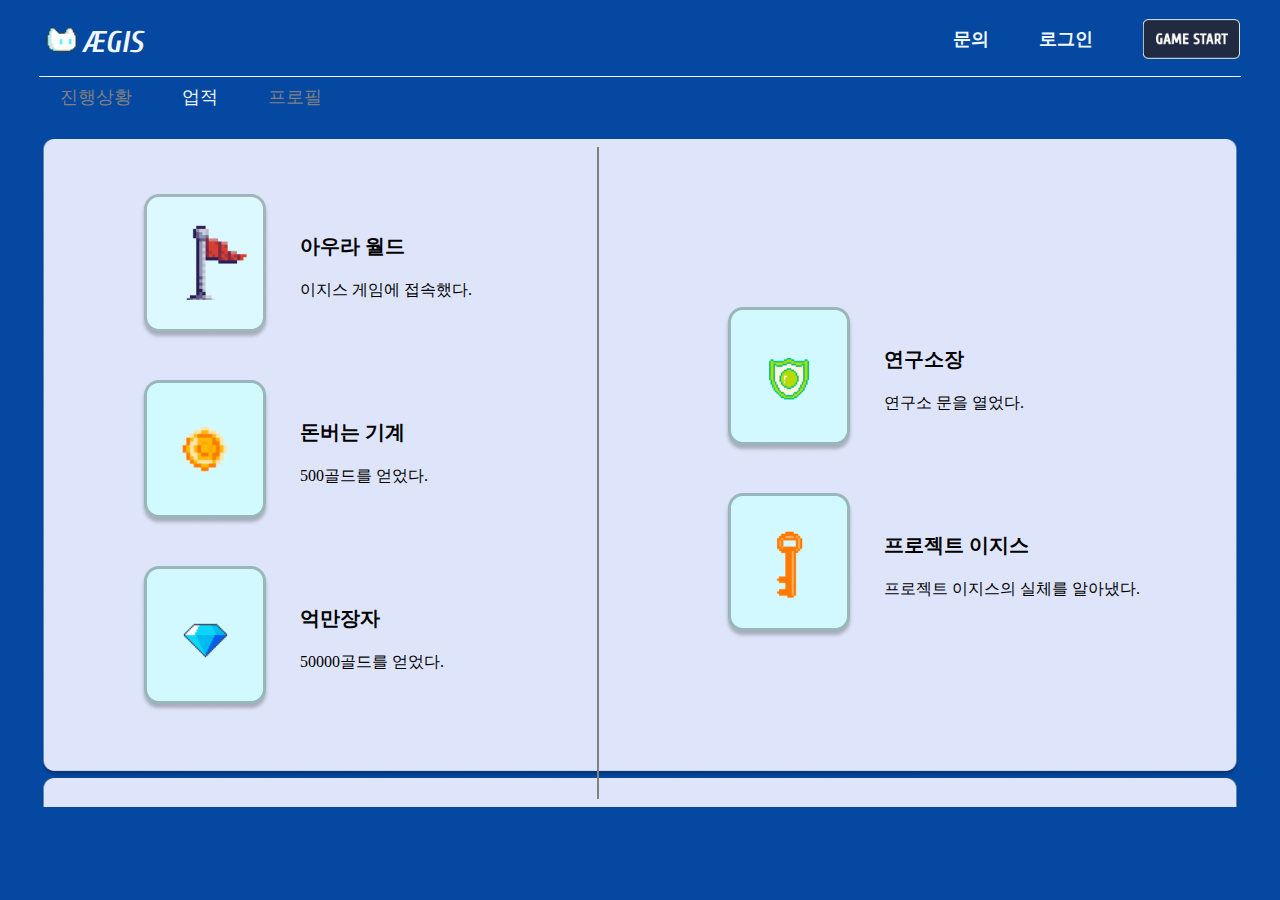
==== account/mypage/credit/index.html @ 90edc896 "Feat: 전체적인 부분 다했습니당" ====
<!DOCTYPE html>
<html lang="en">
  <head>
    <meta charset="UTF-8" />
    <meta name="viewport" content="width=device-width, initial-scale=1.0" />
    <title>Document</title>
    <script src="/global.js"></script>
    <link rel="stylesheet" href="/global.css" />
    <link rel="stylesheet" href="./asset/style.css" />
  </head>
  <body>
    <header></header>
    <main>
      <div class="menu">
        <a class="ing" href="/account/mypage/ing/index.html">진행상황</a>
        <a class="credit" href="/account/mypage/credit/index.html">업적</a>
        <a class="profile" href="/account/mypage/profile/index.html">프로필</a>
      </div>
      <div class="contents">
        <section class="leftsection">
          <div class="auraworld">
              <img src="./asset/img/fleg.png" alt="img">
              <div>
                <div class="extitle">아우라 월드</div>
                <div>이지스 게임에 접속했다.</div>
              </div>
          </div>
          <div class="money">
              <img src="./asset/img/money.png" alt="img">
              <div>
                  <div class="extitle">돈버는 기계</div>
                  <div>500골드를 얻었다.</div>
              </div>
          </div>
          <div class="dia">
              <img src="./asset/img/dia.png" alt="img">
              <div>
                  <div class="extitle">억만장자</div>
                  <div>50000골드를 얻었다.</div>
              </div>
          </div>
        </section>
        <hr style="width: 0.1px; height: 650px; border: 1px solid grey;">
        <section class="rightsection"> 
          <div class="shield">
              <img src="./asset/img/shield.png" alt="img">
              <div>
                  <div class="extitle">연구소장</div>
                  <div>연구소 문을 열었다.</div>
              </div>
          </div>
          <div class="key">
              <img src="./asset/img/key.png" alt="img">
              <div>
                  <div class="extitle">프로젝트 이지스</div>
                  <div>프로젝트 이지스의 실체를 알아냈다.</div>
              </div>
          </div>
        </section>  
      </div>
    </main>
  </body>
</html>
---- global.css ----
@charset "UTF-8";

:root {
  --color-primary: #712cf9;
  --color-secondary: #441b95;
  --color-select: #ebd5f9;
  --color-destroy: #e5271d;
  --color-text: #37352f;
  --color-border: #767676;
  --color-link: #1261cf;
  --color-hover: #eeeeee;
  -webkit-tap-highlight-color: #ffffff00;
  -webkit-user-select: none;
  user-select: none;
  word-break: keep-all;
  color: #000000;
  font-family: "AppleGothic";
}

*,
::after,
::before {
  font-family: "AppleGothic";
  box-sizing: revert;
}

html,
body,
div,
span,
applet,
object,
iframe,
h1,
h2,
h3,
h4,
h5,
h6,
p,
blockquote,
pre,
a,
abbr,
acronym,
address,
big,
cite,
code,
del,
dfn,
em,
font,
img,
ins,
kbd,
q,
s,
samp,
small,
strike,
strong,
sub,
sup,
tt,
var,
b,
u,
i,
center,
dl,
dt,
dd,
ol,
ul,
li,
fieldset,
form,
label,
legend,
table,
caption,
tbody,
tfoot,
thead,
tr,
th,
td,
button,
input,
select,
textarea {
  margin: 0px;
  padding: 0px;
  border-radius: 0px;
  color: inherit;
}

*::selection {
  background-color: var(--color-select);
}

* {
  font-family: "Noto";
}

img {
  -webkit-user-drag: none;
  -khtml-user-drag: none;
  -moz-user-drag: none;
  -o-user-drag: none;
  user-drag: none;
}

input,
textarea {
  -webkit-user-select: text !important;
  border: 1px solid var(--color-border);
  outline: #767676;
}

ol,
ul {
  list-style: none;
  margin: 0px;
  padding: 0px;
}

a,
button {
  background-color: transparent;
  text-decoration: none;
}

button {
  cursor: pointer;
  outline: 0px;
  border: 0px;
}

@font-face {
  font-family: "cuprum";
  src: url(./font/Cuprum.ttf);
}

@font-face {
  font-family: "dung";
  src: url(./font/DungGeunMo.ttf);
}

@font-face {
  font-family: "noto";
  src: url(./font/NotoSansKR.ttf);
}

/** Header **/

header {
  display: flex;
  justify-content: space-between;
  padding: 18px 40px 8px 40px;
}

.header_left {
  display: flex;
  align-items: center;
}

.header_left > * {
  margin: auto 0px;
}

.header_left img {
  height: 42px;
}

.header_left h1 {
  font-family: "cuprum";
  font-size: 30px;
  font-weight: 700;
  color: aliceblue;
  padding-top: 7px;
}

.header_right {
  display: flex;
  gap: 50px;
  color: aliceblue;
  font-weight: 800;
  align-items: center;
}

.header_right button {
  display: inline-flex;
  font-size: 18px;
  font-weight: 600;
}

.start {
  height: 40px;
  margin: auto 0px;
}

.header_hr {
  width: calc(100% - 80px);
}

main {
  padding: 0px 40px;
}
---- account/mypage/credit/asset/style.css ----
body {
    background-color: #0548a2;
  }
  
  .menu {
    display: flex;
    gap: 50px;
    padding-left: 20px;
  }
  .ing {
    color: grey;
    font-size: 18px;
    font-weight: 400;
  }
  .credit {
    color: aliceblue;
    font-size: 18px;
    font-weight: 400;
  }
  .profile {
    color: grey;
    font-size: 18px;
    font-weight: 400;
  }
  
  .contents {
    position: relative;
    margin-top: 30px;
    background-image: url("./img/background.png");
    background-size: contain;
    width: 100%;
    aspect-ratio: 1345 / 716;
    display: flex;
    align-items: center;
    justify-content: space-around;
  }
  .leftsection {
    padding-left: 100px;
  }
  .rightsection {
    padding-right: 100px;
  }
  .auraworld {
    display: flex;
    align-items: center;
    padding-bottom: 40px;
    gap: 30px;
  }
  .money {
    display: flex;
    align-items: center;
    padding-bottom: 40px;
    gap: 30px;
  }
  .dia {
    display: flex;
    align-items: center;
    padding-bottom: 40px;
    gap: 30px;
  }
  .shield {
    display: flex;
    align-items: center;
    padding-bottom: 40px;
    gap: 30px;
  }
  .key {
    display: flex;
    align-items: center;
    gap: 30px;
  }
  .extitle {
    font-size: 20px;
    font-weight: 600;
    padding-bottom: 20px;
  }
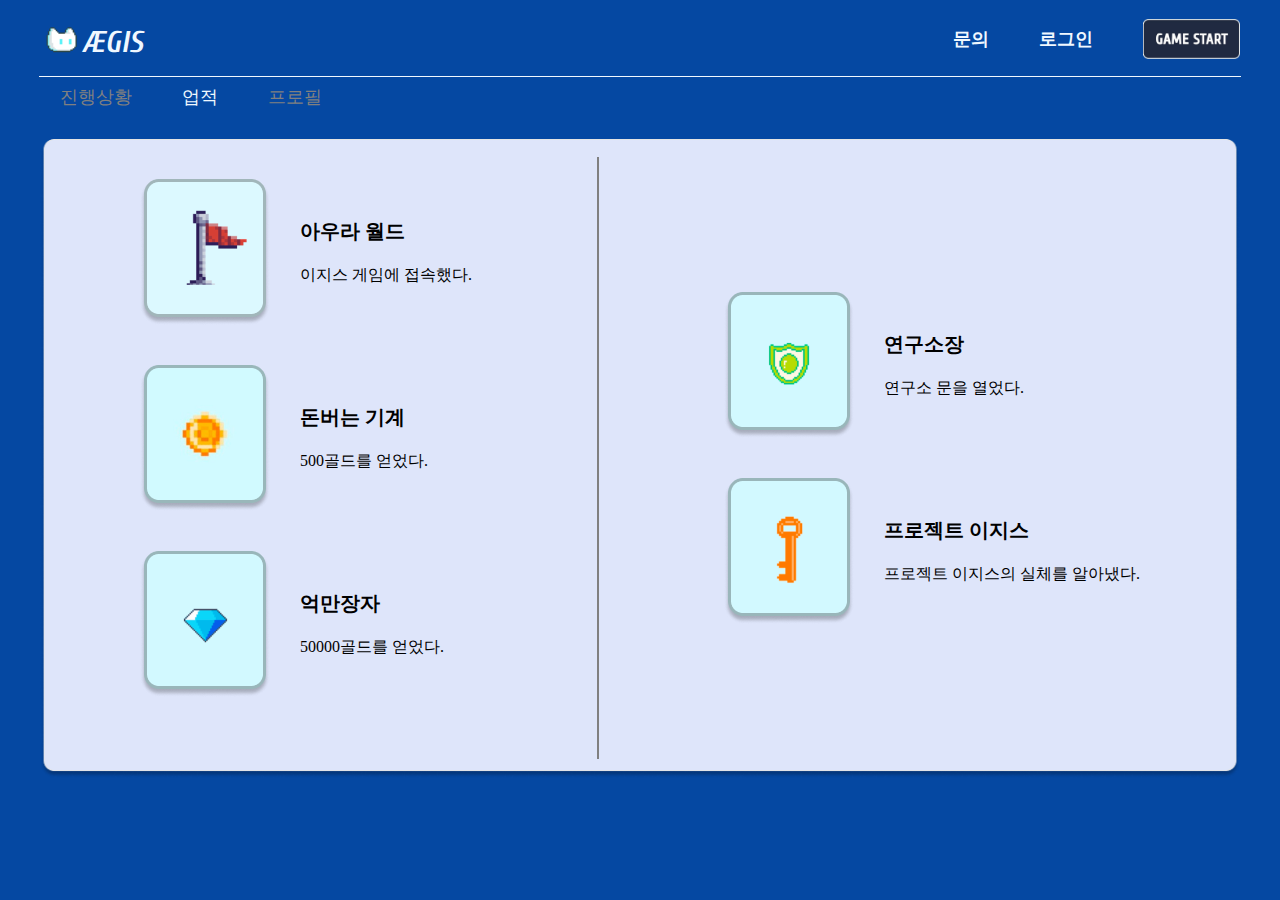
==== commit a2b675f9: "Feat: last" ====
--- a/account/mypage/credit/index.html
+++ b/account/mypage/credit/index.html
@@ -19,38 +19,38 @@
       <div class="contents">
         <section class="leftsection">
           <div class="auraworld">
-              <img src="./asset/img/fleg.png" alt="img">
+              <img class="imgs" src="./asset/img/fleg.png" alt="img">
               <div>
                 <div class="extitle">아우라 월드</div>
                 <div>이지스 게임에 접속했다.</div>
               </div>
           </div>
           <div class="money">
-              <img src="./asset/img/money.png" alt="img">
+              <img class="imgs" src="./asset/img/money.png" alt="img">
               <div>
                   <div class="extitle">돈버는 기계</div>
                   <div>500골드를 얻었다.</div>
               </div>
           </div>
           <div class="dia">
-              <img src="./asset/img/dia.png" alt="img">
+              <img class="imgs" src="./asset/img/dia.png" alt="img">
               <div>
                   <div class="extitle">억만장자</div>
                   <div>50000골드를 얻었다.</div>
               </div>
           </div>
         </section>
-        <hr style="width: 0.1px; height: 650px; border: 1px solid grey;">
+        <hr class="column" style="width: 0.1px; border: 1px solid grey;">
         <section class="rightsection"> 
           <div class="shield">
-              <img src="./asset/img/shield.png" alt="img">
+              <img class="imgs" src="./asset/img/shield.png" alt="img">
               <div>
                   <div class="extitle">연구소장</div>
                   <div>연구소 문을 열었다.</div>
               </div>
           </div>
           <div class="key">
-              <img src="./asset/img/key.png" alt="img">
+              <img class="imgs" src="./asset/img/key.png" alt="img">
               <div>
                   <div class="extitle">프로젝트 이지스</div>
                   <div>프로젝트 이지스의 실체를 알아냈다.</div>
--- a/account/mypage/credit/asset/style.css
+++ b/account/mypage/credit/asset/style.css
@@ -27,6 +27,7 @@
     position: relative;
     margin-top: 30px;
     background-image: url("./img/background.png");
+    background-repeat: no-repeat;
     background-size: contain;
     width: 100%;
     aspect-ratio: 1345 / 716;
@@ -73,4 +74,33 @@
     font-size: 20px;
     font-weight: 600;
     padding-bottom: 20px;
+  }
+  .column {
+    height: 650px;
+  }
+  @media (max-width: 1350px) {
+    .column {
+      height: 600px;
+    }
+  }
+  @media (max-width: 1250px) {
+    .column {
+      height: 550px;
+    }
+    .imgs {
+      width: 120px;
+    }
+  }
+  @media (max-width: 1150px) {
+    .column {
+      height: 500px;
+    }
+    .imgs {
+      width: 100px;
+    }
+  }
+  @media (max-width: 1050px) {
+    .column {
+      height: 450px;
+    }
   }